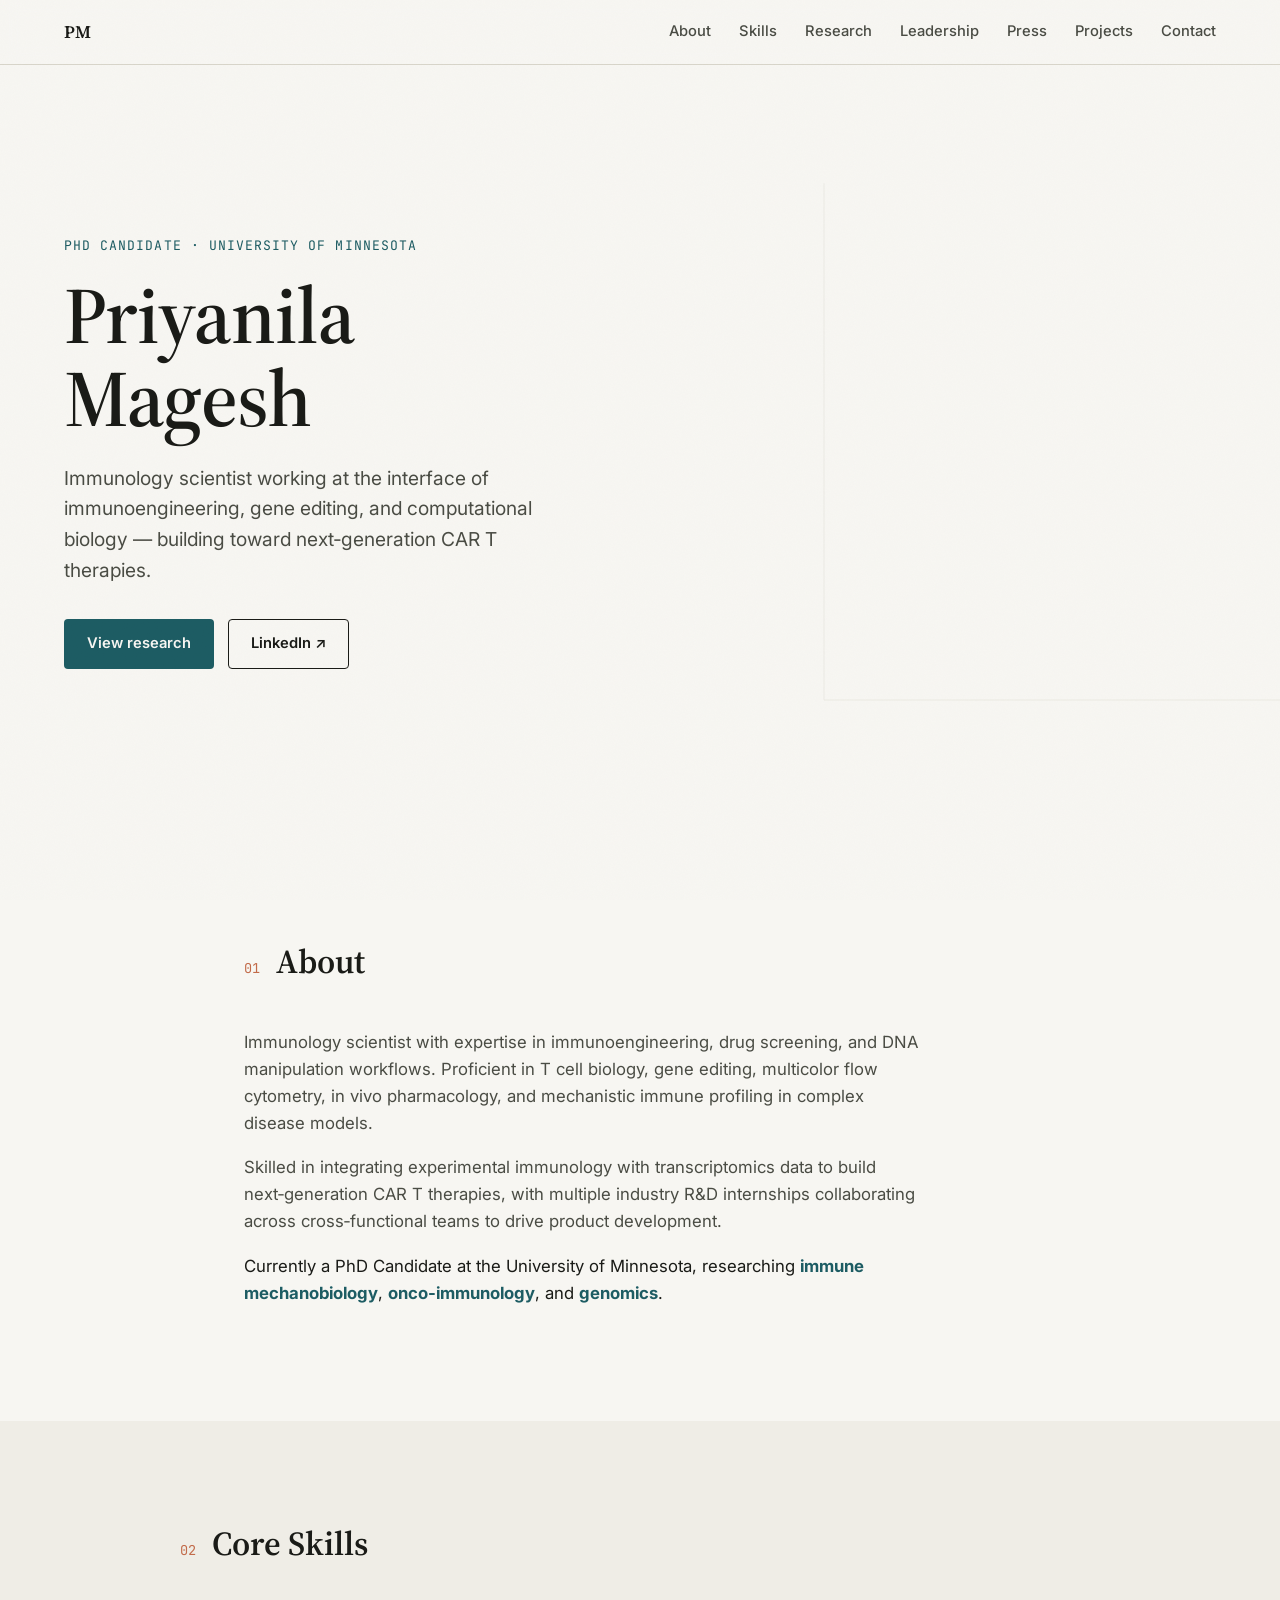
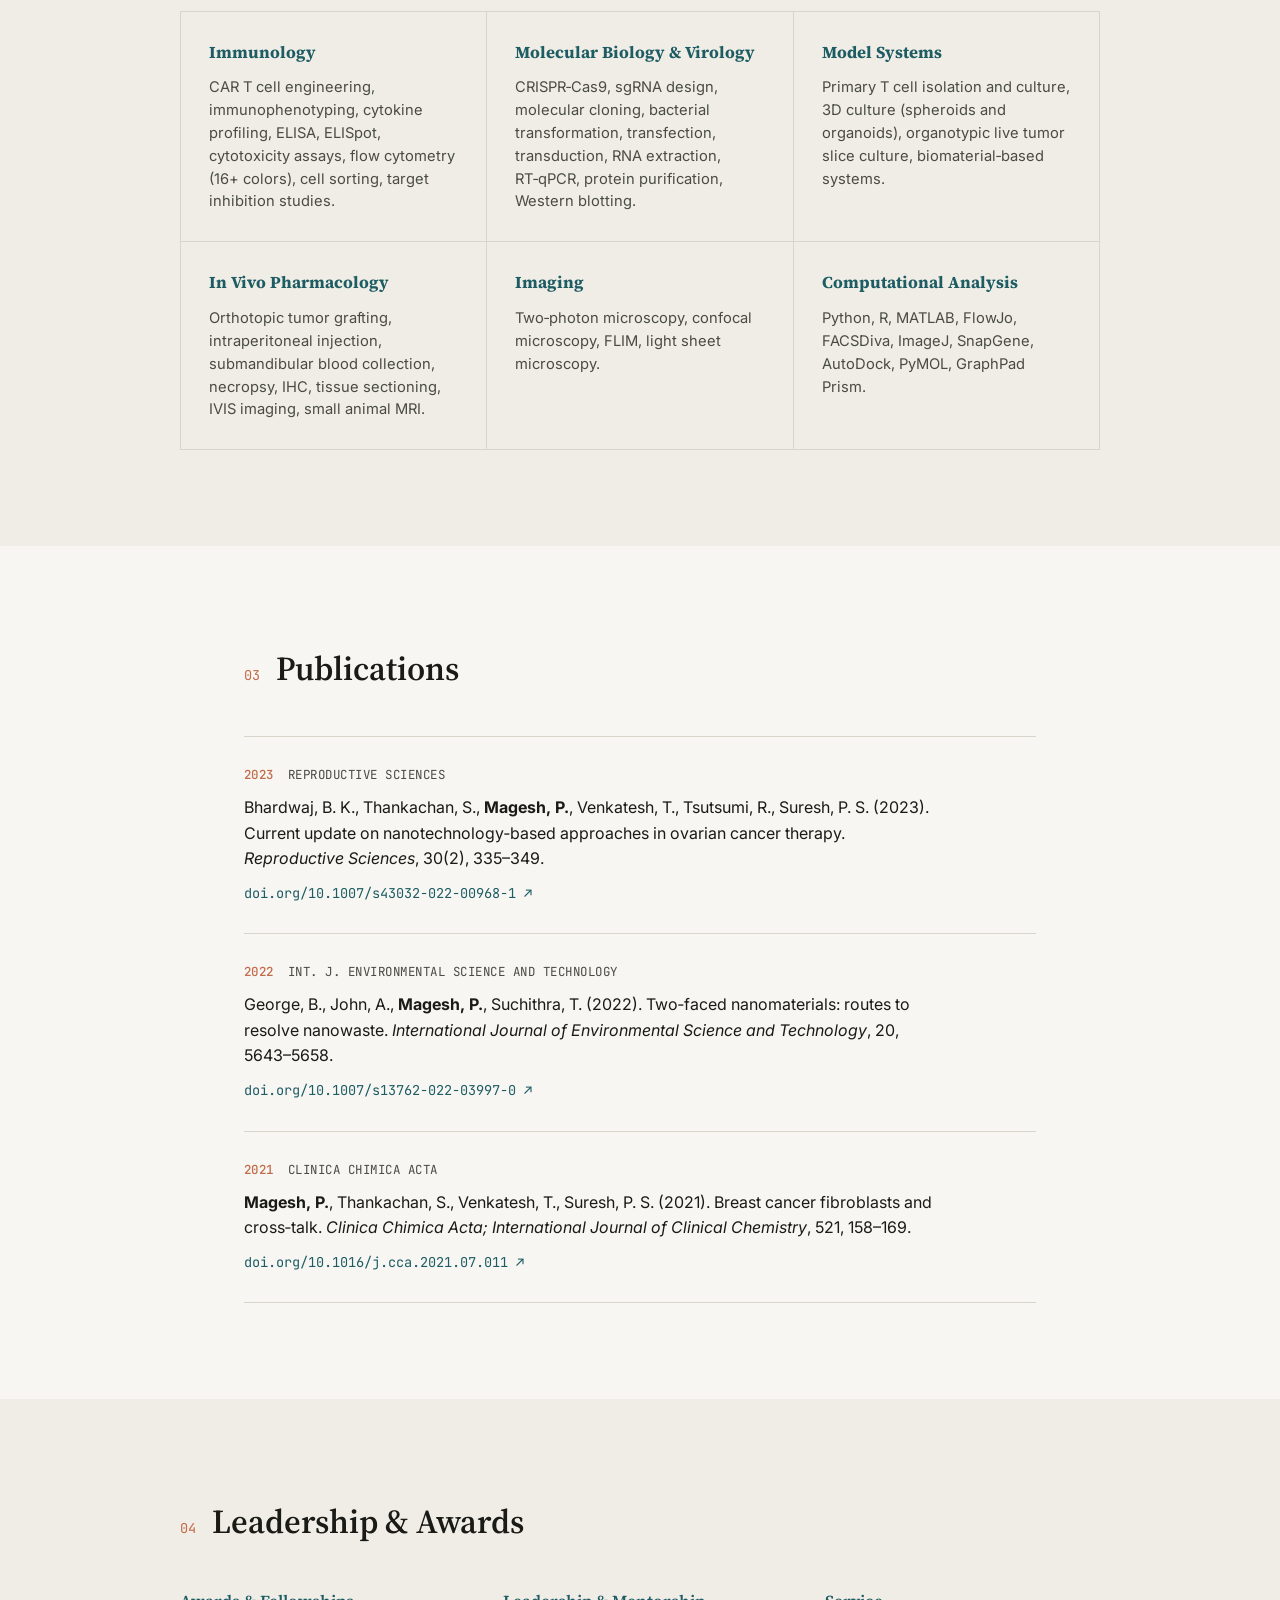
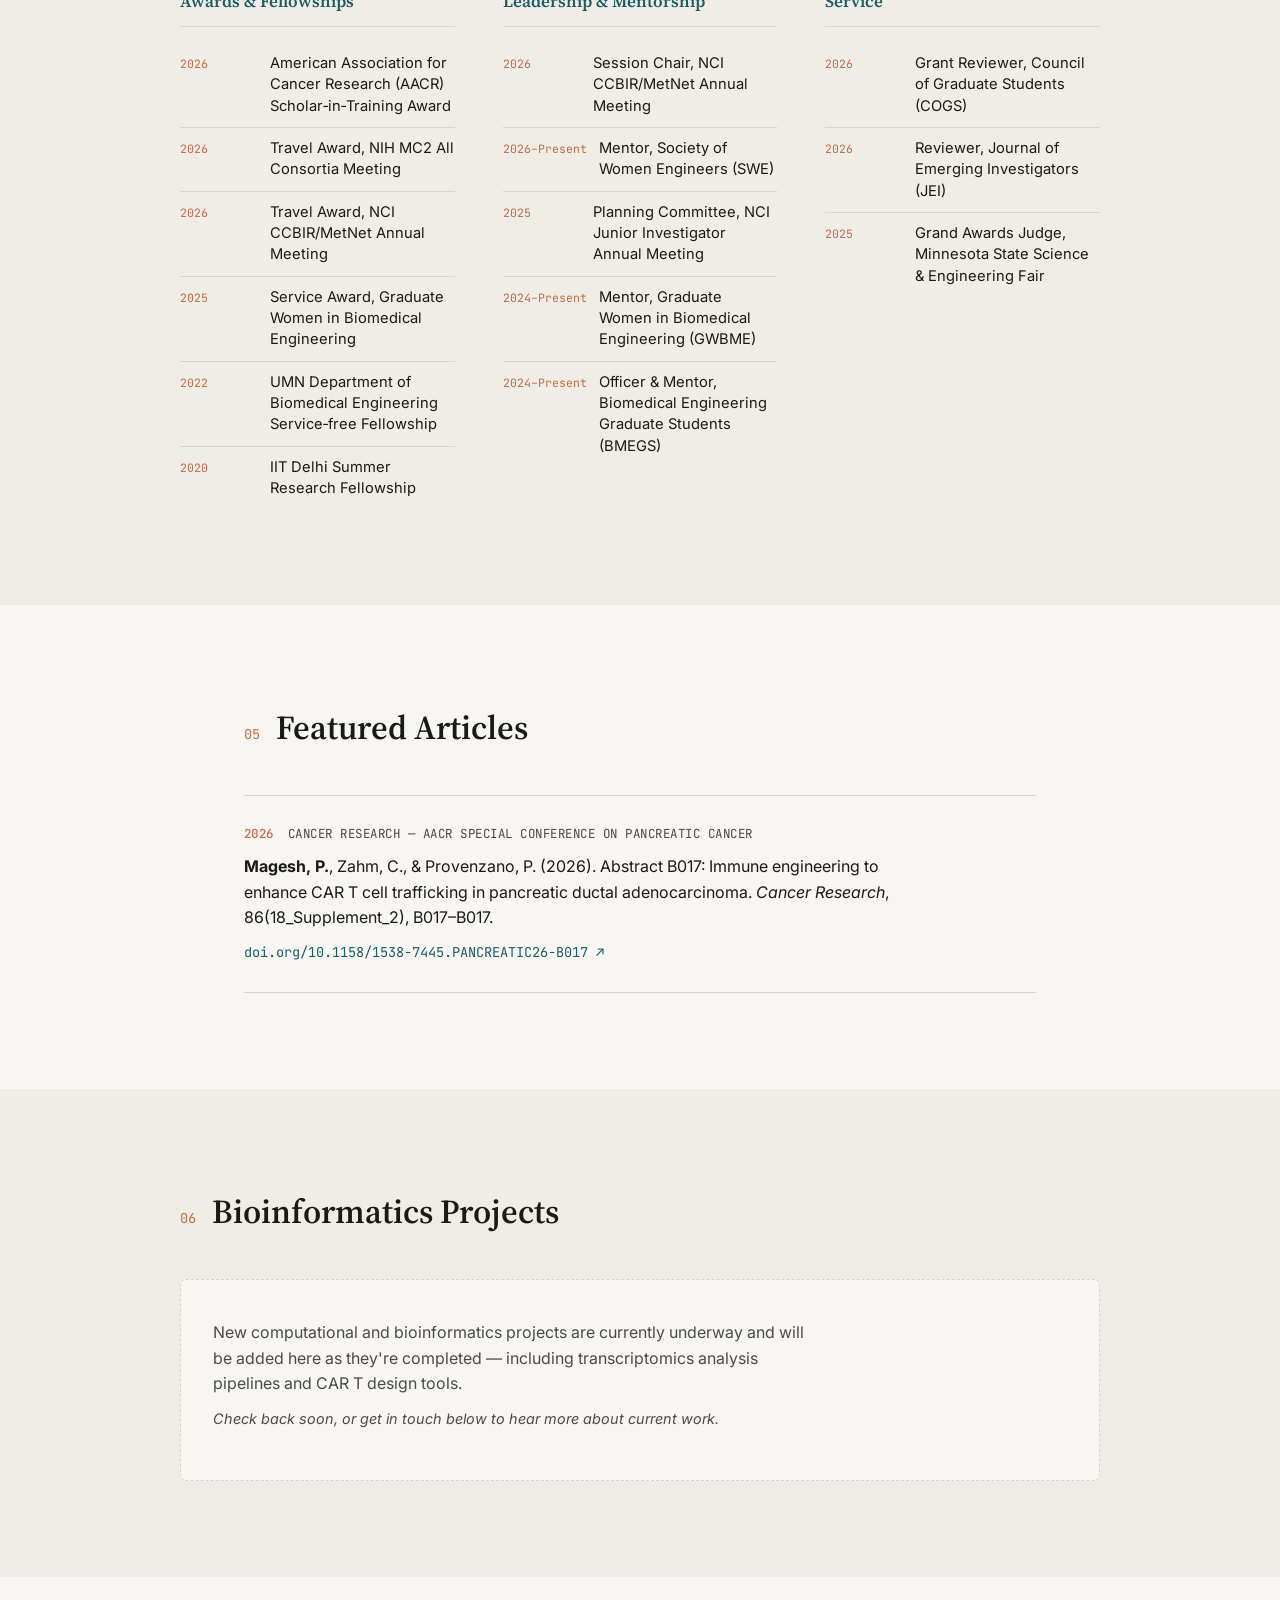
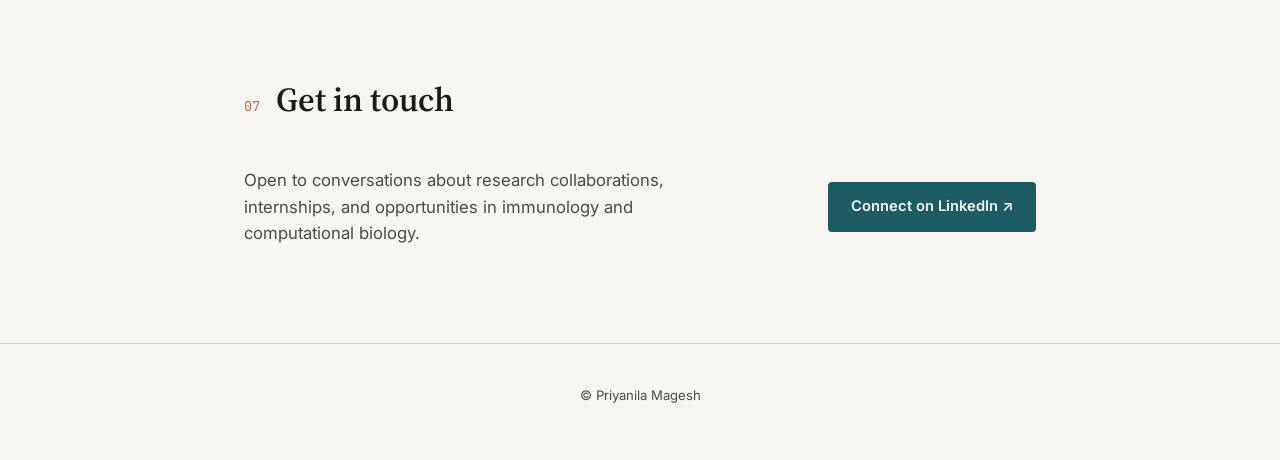
==== index.html @ 5ce0d49f "Add files via upload" ====
<!DOCTYPE html>
<html lang="en">
<head>
<meta charset="UTF-8">
<meta name="viewport" content="width=device-width, initial-scale=1.0">
<title>Priyanila Magesh — Immunology &amp; Bioinformatics</title>
<meta name="description" content="Priyanila Magesh, PhD Candidate at the University of Minnesota. Research in immune mechanobiology, onco-immunology, and genomics.">
<link rel="preconnect" href="https://fonts.googleapis.com">
<link rel="preconnect" href="https://fonts.gstatic.com" crossorigin>
<link href="https://fonts.googleapis.com/css2?family=Source+Serif+4:opsz,wght@8..60,400;8..60,500;8..60,600;8..60,700&family=Inter:wght@400;500;600&family=JetBrains+Mono:wght@400;500&display=swap" rel="stylesheet">
<link rel="stylesheet" href="style.css">
</head>
<body>

<div class="grain"></div>

<header class="topbar">
  <a class="topbar__name" href="#top">PM</a>
  <nav class="topbar__nav">
    <a href="#about">About</a>
    <a href="#skills">Skills</a>
    <a href="#research">Research</a>
    <a href="#leadership">Leadership</a>
    <a href="#featured">Press</a>
    <a href="#projects">Projects</a>
    <a href="#contact">Contact</a>
  </nav>
</header>

<main id="top">

  <!-- HERO -->
  <section class="hero">
    <svg class="hero__plot" viewBox="0 0 600 600" aria-hidden="true">
      <g class="hero__axes" stroke="currentColor" stroke-width="1" opacity="0.35">
        <line x1="60" y1="540" x2="560" y2="540"></line>
        <line x1="60" y1="540" x2="60" y2="40"></line>
      </g>
      <g class="hero__dots"></g>
    </svg>

    <div class="hero__content">
      <p class="hero__eyebrow">PhD Candidate · University of Minnesota</p>
      <h1 class="hero__name">Priyanila<br>Magesh</h1>
      <p class="hero__tagline">Immunology scientist working at the interface of immunoengineering, gene editing, and computational biology — building toward next‑generation CAR&nbsp;T therapies.</p>
      <div class="hero__links">
        <a href="#research" class="btn btn--primary">View research</a>
        <a href="https://www.linkedin.com/in/priyanila-magesh" class="btn btn--ghost" target="_blank" rel="noopener">LinkedIn ↗</a>
      </div>
    </div>
  </section>

  <!-- ABOUT -->
  <section id="about" class="section">
    <div class="section__head">
      <span class="section__eyebrow">01</span>
      <h2 class="section__title">About</h2>
    </div>
    <div class="section__body about__body">
      <p>Immunology scientist with expertise in immunoengineering, drug screening, and DNA manipulation workflows. Proficient in T&nbsp;cell biology, gene editing, multicolor flow cytometry, in&nbsp;vivo pharmacology, and mechanistic immune profiling in complex disease models.</p>
      <p>Skilled in integrating experimental immunology with transcriptomics data to build next‑generation CAR&nbsp;T therapies, with multiple industry R&amp;D internships collaborating across cross‑functional teams to drive product development.</p>
      <p class="about__affiliation">Currently a PhD Candidate at the University of Minnesota, researching <strong>immune mechanobiology</strong>, <strong>onco‑immunology</strong>, and <strong>genomics</strong>.</p>
    </div>
  </section>

  <!-- SKILLS -->
  <section id="skills" class="section section--tint">
    <div class="section__head">
      <span class="section__eyebrow">02</span>
      <h2 class="section__title">Core Skills</h2>
    </div>
    <div class="skills-grid">

      <div class="skill-card">
        <h3>Immunology</h3>
        <p>CAR T cell engineering, immunophenotyping, cytokine profiling, ELISA, ELISpot, cytotoxicity assays, flow cytometry (16+ colors), cell sorting, target inhibition studies.</p>
      </div>

      <div class="skill-card">
        <h3>Molecular Biology &amp; Virology</h3>
        <p>CRISPR‑Cas9, sgRNA design, molecular cloning, bacterial transformation, transfection, transduction, RNA extraction, RT‑qPCR, protein purification, Western blotting.</p>
      </div>

      <div class="skill-card">
        <h3>Model Systems</h3>
        <p>Primary T cell isolation and culture, 3D culture (spheroids and organoids), organotypic live tumor slice culture, biomaterial‑based systems.</p>
      </div>

      <div class="skill-card">
        <h3>In Vivo Pharmacology</h3>
        <p>Orthotopic tumor grafting, intraperitoneal injection, submandibular blood collection, necropsy, IHC, tissue sectioning, IVIS imaging, small animal MRI.</p>
      </div>

      <div class="skill-card">
        <h3>Imaging</h3>
        <p>Two‑photon microscopy, confocal microscopy, FLIM, light sheet microscopy.</p>
      </div>

      <div class="skill-card">
        <h3>Computational Analysis</h3>
        <p>Python, R, MATLAB, FlowJo, FACSDiva, ImageJ, SnapGene, AutoDock, PyMOL, GraphPad Prism.</p>
      </div>

    </div>
  </section>

  <!-- RESEARCH / PUBLICATIONS -->
  <section id="research" class="section">
    <div class="section__head">
      <span class="section__eyebrow">03</span>
      <h2 class="section__title">Publications</h2>
    </div>

    <ul class="pub-list">

      <li class="pub">
        <div class="pub__meta">
          <span class="pub__year">2023</span>
          <span class="pub__journal">Reproductive Sciences</span>
        </div>
        <p class="pub__citation">
          Bhardwaj, B. K., Thankachan, S., <strong>Magesh, P.</strong>, Venkatesh, T., Tsutsumi, R., Suresh, P. S. (2023). Current update on nanotechnology‑based approaches in ovarian cancer therapy. <em>Reproductive Sciences</em>, 30(2), 335–349.
        </p>
        <a class="pub__link" href="https://doi.org/10.1007/s43032-022-00968-1" target="_blank" rel="noopener">doi.org/10.1007/s43032-022-00968-1 ↗</a>
      </li>

      <li class="pub">
        <div class="pub__meta">
          <span class="pub__year">2022</span>
          <span class="pub__journal">Int. J. Environmental Science and Technology</span>
        </div>
        <p class="pub__citation">
          George, B., John, A., <strong>Magesh, P.</strong>, Suchithra, T. (2022). Two‑faced nanomaterials: routes to resolve nanowaste. <em>International Journal of Environmental Science and Technology</em>, 20, 5643–5658.
        </p>
        <a class="pub__link" href="https://doi.org/10.1007/s13762-022-03997-0" target="_blank" rel="noopener">doi.org/10.1007/s13762-022-03997-0 ↗</a>
      </li>

      <li class="pub">
        <div class="pub__meta">
          <span class="pub__year">2021</span>
          <span class="pub__journal">Clinica Chimica Acta</span>
        </div>
        <p class="pub__citation">
          <strong>Magesh, P.</strong>, Thankachan, S., Venkatesh, T., Suresh, P. S. (2021). Breast cancer fibroblasts and cross‑talk. <em>Clinica Chimica Acta; International Journal of Clinical Chemistry</em>, 521, 158–169.
        </p>
        <a class="pub__link" href="https://doi.org/10.1016/j.cca.2021.07.011" target="_blank" rel="noopener">doi.org/10.1016/j.cca.2021.07.011 ↗</a>
      </li>

    </ul>
  </section>

  <!-- LEADERSHIP & AWARDS -->
  <section id="leadership" class="section section--tint">
    <div class="section__head">
      <span class="section__eyebrow">04</span>
      <h2 class="section__title">Leadership &amp; Awards</h2>
    </div>

    <div class="leadership-groups">

      <div class="leadership-group">
        <h3 class="leadership-group__title">Awards &amp; Fellowships</h3>
        <ul class="leadership-list">
          <li><span class="leadership-year">2026</span><span class="leadership-text">American Association for Cancer Research (AACR) Scholar‑in‑Training Award</span></li>
          <li><span class="leadership-year">2026</span><span class="leadership-text">Travel Award, NIH MC2 All Consortia Meeting</span></li>
          <li><span class="leadership-year">2026</span><span class="leadership-text">Travel Award, NCI CCBIR/MetNet Annual Meeting</span></li>
          <li><span class="leadership-year">2025</span><span class="leadership-text">Service Award, Graduate Women in Biomedical Engineering</span></li>
          <li><span class="leadership-year">2022</span><span class="leadership-text">UMN Department of Biomedical Engineering Service‑free Fellowship</span></li>
          <li><span class="leadership-year">2020</span><span class="leadership-text">IIT Delhi Summer Research Fellowship</span></li>
        </ul>
      </div>

      <div class="leadership-group">
        <h3 class="leadership-group__title">Leadership &amp; Mentorship</h3>
        <ul class="leadership-list">
          <li><span class="leadership-year">2026</span><span class="leadership-text">Session Chair, NCI CCBIR/MetNet Annual Meeting</span></li>
          <li><span class="leadership-year">2026–Present</span><span class="leadership-text">Mentor, Society of Women Engineers (SWE)</span></li>
          <li><span class="leadership-year">2025</span><span class="leadership-text">Planning Committee, NCI Junior Investigator Annual Meeting</span></li>
          <li><span class="leadership-year">2024–Present</span><span class="leadership-text">Mentor, Graduate Women in Biomedical Engineering (GWBME)</span></li>
          <li><span class="leadership-year">2024–Present</span><span class="leadership-text">Officer &amp; Mentor, Biomedical Engineering Graduate Students (BMEGS)</span></li>
        </ul>
      </div>

      <div class="leadership-group">
        <h3 class="leadership-group__title">Service</h3>
        <ul class="leadership-list">
          <li><span class="leadership-year">2026</span><span class="leadership-text">Grant Reviewer, Council of Graduate Students (COGS)</span></li>
          <li><span class="leadership-year">2026</span><span class="leadership-text">Reviewer, Journal of Emerging Investigators (JEI)</span></li>
          <li><span class="leadership-year">2025</span><span class="leadership-text">Grand Awards Judge, Minnesota State Science &amp; Engineering Fair</span></li>
        </ul>
      </div>

    </div>
  </section>

  <!-- FEATURED ARTICLES -->
  <section id="featured" class="section">
    <div class="section__head">
      <span class="section__eyebrow">05</span>
      <h2 class="section__title">Featured Articles</h2>
    </div>

    <ul class="pub-list">

      <li class="pub">
        <div class="pub__meta">
          <span class="pub__year">2026</span>
          <span class="pub__journal">Cancer Research — AACR Special Conference on Pancreatic Cancer</span>
        </div>
        <p class="pub__citation">
          <strong>Magesh, P.</strong>, Zahm, C., &amp; Provenzano, P. (2026). Abstract B017: Immune engineering to enhance CAR&nbsp;T cell trafficking in pancreatic ductal adenocarcinoma. <em>Cancer Research</em>, 86(18_Supplement_2), B017–B017.
        </p>
        <a class="pub__link" href="https://doi.org/10.1158/1538-7445.PANCREATIC26-B017" target="_blank" rel="noopener">doi.org/10.1158/1538-7445.PANCREATIC26-B017 ↗</a>
      </li>

    </ul>
  </section>

  <!-- PROJECTS (placeholder-ready) -->
  <section id="projects" class="section section--tint">
    <div class="section__head">
      <span class="section__eyebrow">06</span>
      <h2 class="section__title">Bioinformatics Projects</h2>
    </div>

    <div class="projects-empty">
      <p>New computational and bioinformatics projects are currently underway and will be added here as they're completed — including transcriptomics analysis pipelines and CAR&nbsp;T design tools.</p>
      <p class="projects-empty__note">Check back soon, or get in touch below to hear more about current work.</p>
    </div>
  </section>

  <!-- CONTACT -->
  <section id="contact" class="section contact">
    <div class="section__head">
      <span class="section__eyebrow">07</span>
      <h2 class="section__title">Get in touch</h2>
    </div>
    <div class="contact__body">
      <p>Open to conversations about research collaborations, internships, and opportunities in immunology and computational biology.</p>
      <a href="https://www.linkedin.com/in/priyanila-magesh" class="btn btn--primary" target="_blank" rel="noopener">Connect on LinkedIn ↗</a>
    </div>
  </section>

</main>

<footer class="footer">
  <p>© <span id="year"></span> Priyanila Magesh</p>
</footer>

<script src="script.js"></script>
</body>
</html>
---- style.css ----
/* ===== Tokens ===== */
:root {
  --paper: #F7F6F2;
  --paper-tint: #EFEDE6;
  --ink: #1A1B17;
  --ink-soft: #4A4C44;
  --line: #D8D5CA;
  --teal: #1D5C63;
  --teal-soft: #1D5C6314;
  --coral: #C26B4A;

  --serif: "Source Serif 4", Georgia, serif;
  --sans: "Inter", -apple-system, BlinkMacSystemFont, sans-serif;
  --mono: "JetBrains Mono", "SFMono-Regular", monospace;

  --max-w: 920px;
  --pad: clamp(24px, 6vw, 64px);
}

* { box-sizing: border-box; }

html { scroll-behavior: smooth; }

@media (prefers-reduced-motion: reduce) {
  html { scroll-behavior: auto; }
  * { animation-duration: 0.001ms !important; animation-iteration-count: 1 !important; transition-duration: 0.001ms !important; }
}

body {
  margin: 0;
  background: var(--paper);
  color: var(--ink);
  font-family: var(--sans);
  font-size: 16px;
  line-height: 1.6;
  -webkit-font-smoothing: antialiased;
}

a {
  color: var(--teal);
  text-decoration: none;
}
a:hover { text-decoration: underline; }
a:focus-visible,
button:focus-visible {
  outline: 2px solid var(--teal);
  outline-offset: 3px;
}

/* subtle paper grain */
.grain {
  position: fixed;
  inset: 0;
  pointer-events: none;
  z-index: 1000;
  opacity: 0.025;
  background-image: url("data:image/svg+xml,%3Csvg xmlns='http://www.w3.org/2000/svg' width='160' height='160'%3E%3Cfilter id='n'%3E%3CfeTurbulence type='fractalNoise' baseFrequency='0.9' numOctaves='2' stitchTiles='stitch'/%3E%3C/filter%3E%3Crect width='100%25' height='100%25' filter='url(%23n)'/%3E%3C/svg%3E");
  mix-blend-mode: multiply;
}

/* ===== Topbar ===== */
.topbar {
  position: sticky;
  top: 0;
  z-index: 100;
  display: flex;
  align-items: center;
  justify-content: space-between;
  padding: 18px var(--pad);
  background: rgba(247, 246, 242, 0.85);
  backdrop-filter: blur(8px);
  border-bottom: 1px solid var(--line);
}

.topbar__name {
  font-family: var(--serif);
  font-weight: 600;
  font-size: 1.1rem;
  color: var(--ink);
  letter-spacing: 0.02em;
}
.topbar__name:hover { text-decoration: none; color: var(--teal); }

.topbar__nav {
  display: flex;
  gap: clamp(14px, 3vw, 28px);
}
.topbar__nav a {
  color: var(--ink-soft);
  font-size: 0.92rem;
  font-weight: 500;
}
.topbar__nav a:hover { color: var(--teal); text-decoration: none; }

@media (max-width: 560px) {
  .topbar__nav { gap: 12px; }
  .topbar__nav a { font-size: 0.8rem; }
}

/* ===== Hero ===== */
.hero {
  position: relative;
  min-height: 86vh;
  display: flex;
  align-items: center;
  padding: 0 var(--pad);
  overflow: hidden;
}

.hero__plot {
  position: absolute;
  right: -8%;
  top: 50%;
  transform: translateY(-50%);
  width: min(64vw, 620px);
  height: min(64vw, 620px);
  color: var(--line);
  z-index: 0;
}

.hero__dots circle {
  fill: var(--teal);
}

.hero__content {
  position: relative;
  z-index: 1;
  max-width: 640px;
}

.hero__eyebrow {
  font-family: var(--mono);
  font-size: 0.82rem;
  color: var(--teal);
  text-transform: uppercase;
  letter-spacing: 0.08em;
  margin: 0 0 18px;
}

.hero__name {
  font-family: var(--serif);
  font-weight: 600;
  font-size: clamp(2.8rem, 7vw, 5rem);
  line-height: 1.04;
  margin: 0 0 22px;
  letter-spacing: -0.01em;
}

.hero__tagline {
  font-size: clamp(1rem, 1.6vw, 1.2rem);
  color: var(--ink-soft);
  max-width: 520px;
  margin: 0 0 34px;
}

.hero__links {
  display: flex;
  flex-wrap: wrap;
  gap: 14px;
}

.btn {
  display: inline-flex;
  align-items: center;
  gap: 6px;
  padding: 12px 22px;
  border-radius: 4px;
  font-size: 0.92rem;
  font-weight: 600;
  border: 1px solid transparent;
}
.btn--primary {
  background: var(--teal);
  color: var(--paper);
}
.btn--primary:hover {
  background: #164a50;
  text-decoration: none;
}
.btn--ghost {
  border-color: var(--ink);
  color: var(--ink);
}
.btn--ghost:hover {
  background: var(--ink);
  color: var(--paper);
  text-decoration: none;
}

/* ===== Sections ===== */
.section {
  max-width: var(--max-w);
  margin: 0 auto;
  padding: 96px var(--pad);
}
.section--tint {
  max-width: none;
  background: var(--paper-tint);
}
.section--tint > * {
  max-width: var(--max-w);
  margin-left: auto;
  margin-right: auto;
}

.section__head {
  display: flex;
  align-items: baseline;
  gap: 16px;
  margin-bottom: 40px;
}
.section__eyebrow {
  font-family: var(--mono);
  font-size: 0.85rem;
  color: var(--coral);
}
.section__title {
  font-family: var(--serif);
  font-weight: 600;
  font-size: clamp(1.6rem, 3vw, 2.1rem);
  margin: 0;
}

.section__body p { margin: 0 0 18px; max-width: 680px; }
.about__body p { color: var(--ink-soft); font-size: 1.05rem; }
.about__affiliation { color: var(--ink) !important; }
.about__affiliation strong { color: var(--teal); }

/* ===== Skills grid ===== */
.skills-grid {
  display: grid;
  grid-template-columns: repeat(auto-fit, minmax(260px, 1fr));
  gap: 1px;
  background: var(--line);
  border: 1px solid var(--line);
}
.skill-card {
  background: var(--paper-tint);
  padding: 28px;
}
.skill-card h3 {
  font-family: var(--serif);
  font-size: 1.05rem;
  margin: 0 0 10px;
  color: var(--teal);
}
.skill-card p {
  margin: 0;
  font-size: 0.92rem;
  color: var(--ink-soft);
  line-height: 1.55;
}

/* ===== Publications ===== */
.pub-list {
  list-style: none;
  margin: 0;
  padding: 0;
  border-top: 1px solid var(--line);
}
.pub {
  padding: 28px 0;
  border-bottom: 1px solid var(--line);
}
.pub__meta {
  display: flex;
  gap: 14px;
  align-items: center;
  margin-bottom: 10px;
  font-family: var(--mono);
  font-size: 0.78rem;
  color: var(--ink-soft);
  text-transform: uppercase;
  letter-spacing: 0.04em;
}
.pub__year {
  color: var(--coral);
  font-weight: 500;
}
.pub__citation {
  margin: 0 0 8px;
  max-width: 700px;
  font-size: 1rem;
}
.pub__citation strong { color: var(--ink); }
.pub__link {
  font-family: var(--mono);
  font-size: 0.85rem;
}

/* ===== Leadership & Awards ===== */
.leadership-groups {
  display: grid;
  grid-template-columns: repeat(auto-fit, minmax(260px, 1fr));
  gap: clamp(28px, 4vw, 48px);
}

.leadership-group__title {
  font-family: var(--serif);
  font-size: 1.05rem;
  font-weight: 600;
  color: var(--teal);
  margin: 0 0 16px;
  padding-bottom: 10px;
  border-bottom: 1px solid var(--line);
}

.leadership-list {
  list-style: none;
  margin: 0;
  padding: 0;
}

.leadership-list li {
  display: flex;
  gap: 12px;
  align-items: baseline;
  padding: 10px 0;
  border-bottom: 1px solid var(--line);
}
.leadership-list li:last-child {
  border-bottom: none;
}

.leadership-year {
  flex: 0 0 auto;
  font-family: var(--mono);
  font-size: 0.72rem;
  color: var(--coral);
  white-space: nowrap;
  min-width: 78px;
}

.leadership-text {
  font-size: 0.92rem;
  color: var(--ink);
  line-height: 1.45;
}

/* ===== Projects empty state ===== */
.projects-empty {
  border: 1px dashed var(--line);
  border-radius: 6px;
  padding: 40px 32px;
  background: var(--paper);
}
.projects-empty p { margin: 0 0 10px; max-width: 600px; color: var(--ink-soft); }
.projects-empty__note {
  font-size: 0.9rem;
  font-style: italic;
}

/* ===== Contact ===== */
.contact__body {
  display: flex;
  flex-wrap: wrap;
  align-items: center;
  justify-content: space-between;
  gap: 24px;
}
.contact__body p {
  margin: 0;
  max-width: 420px;
  color: var(--ink-soft);
  font-size: 1.05rem;
}

/* ===== Footer ===== */
.footer {
  padding: 28px var(--pad) 40px;
  text-align: center;
  font-size: 0.82rem;
  color: var(--ink-soft);
  border-top: 1px solid var(--line);
}

@media (max-width: 700px) {
  .section { padding: 64px var(--pad); }
  .hero { min-height: auto; padding-top: 100px; padding-bottom: 80px; }
  .hero__masthead-label { font-size: 0.62rem; }
  .contact__body { flex-direction: column; align-items: flex-start; }
}
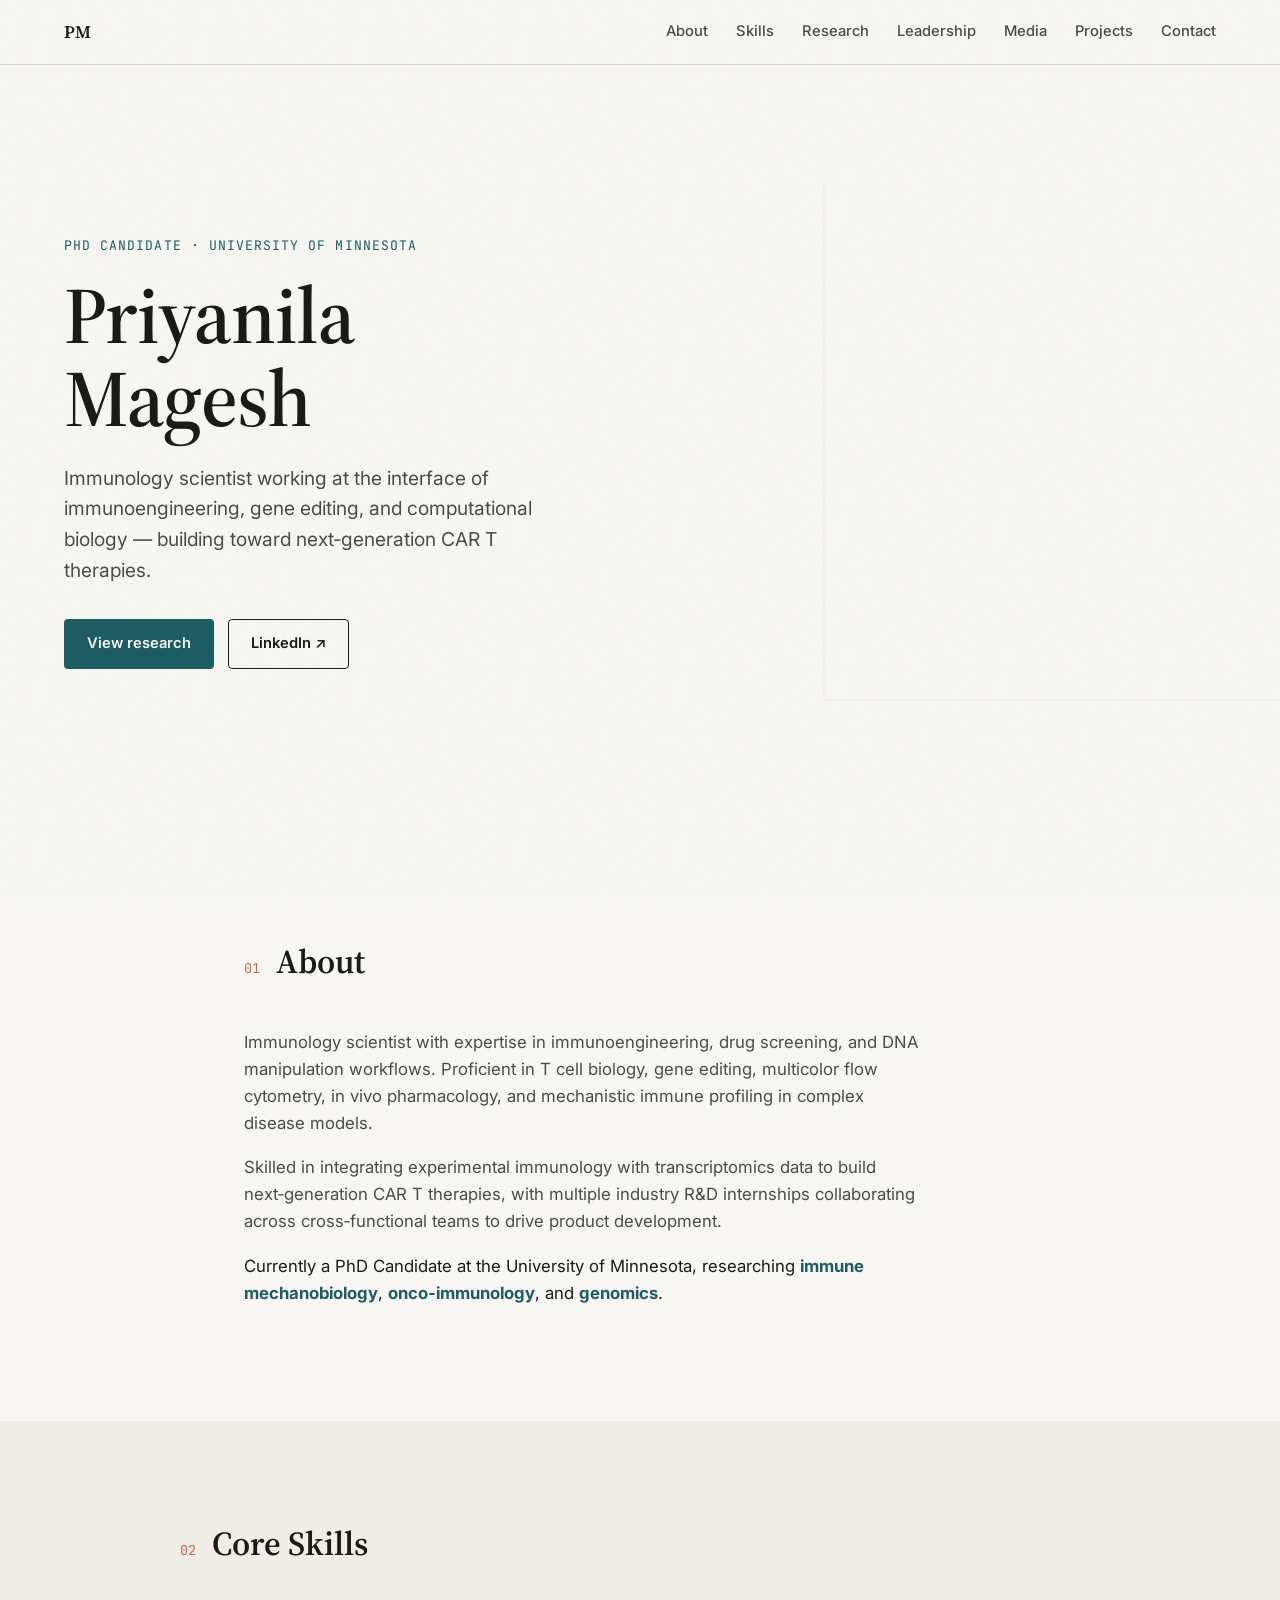
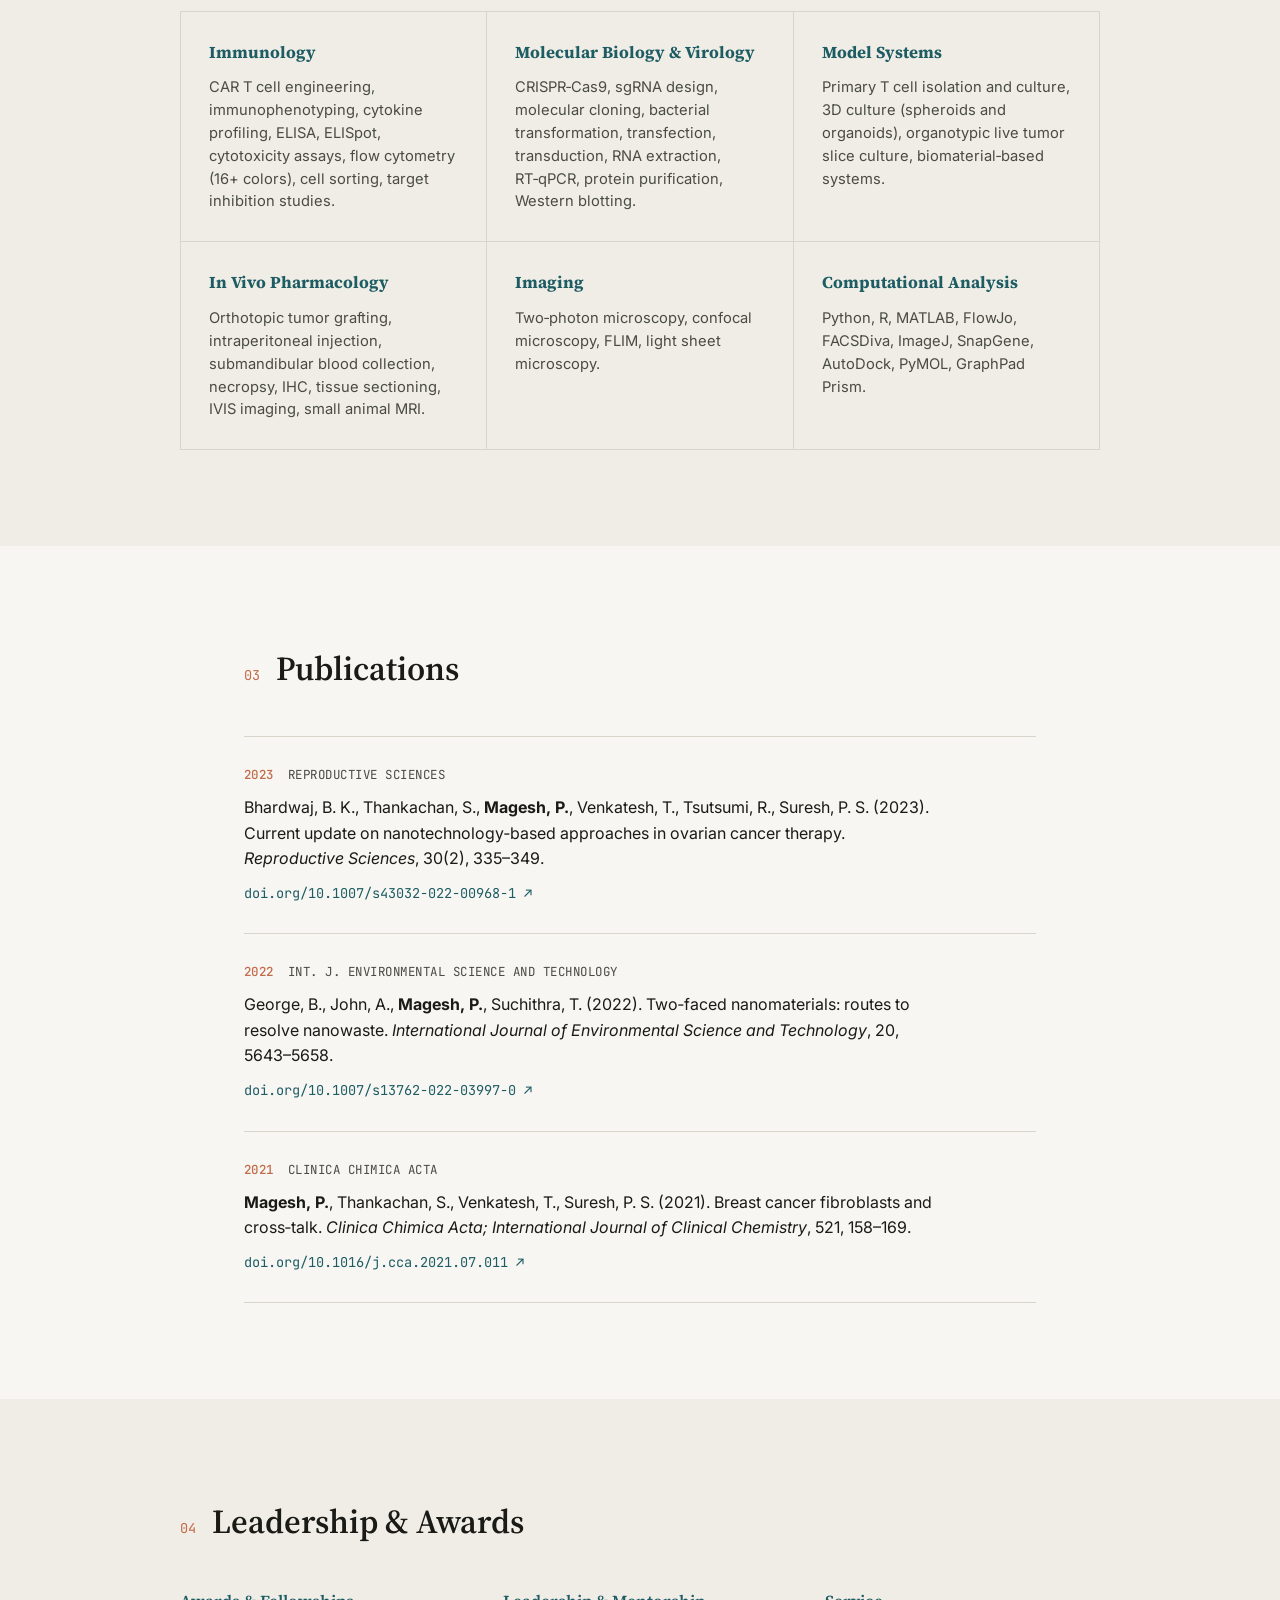
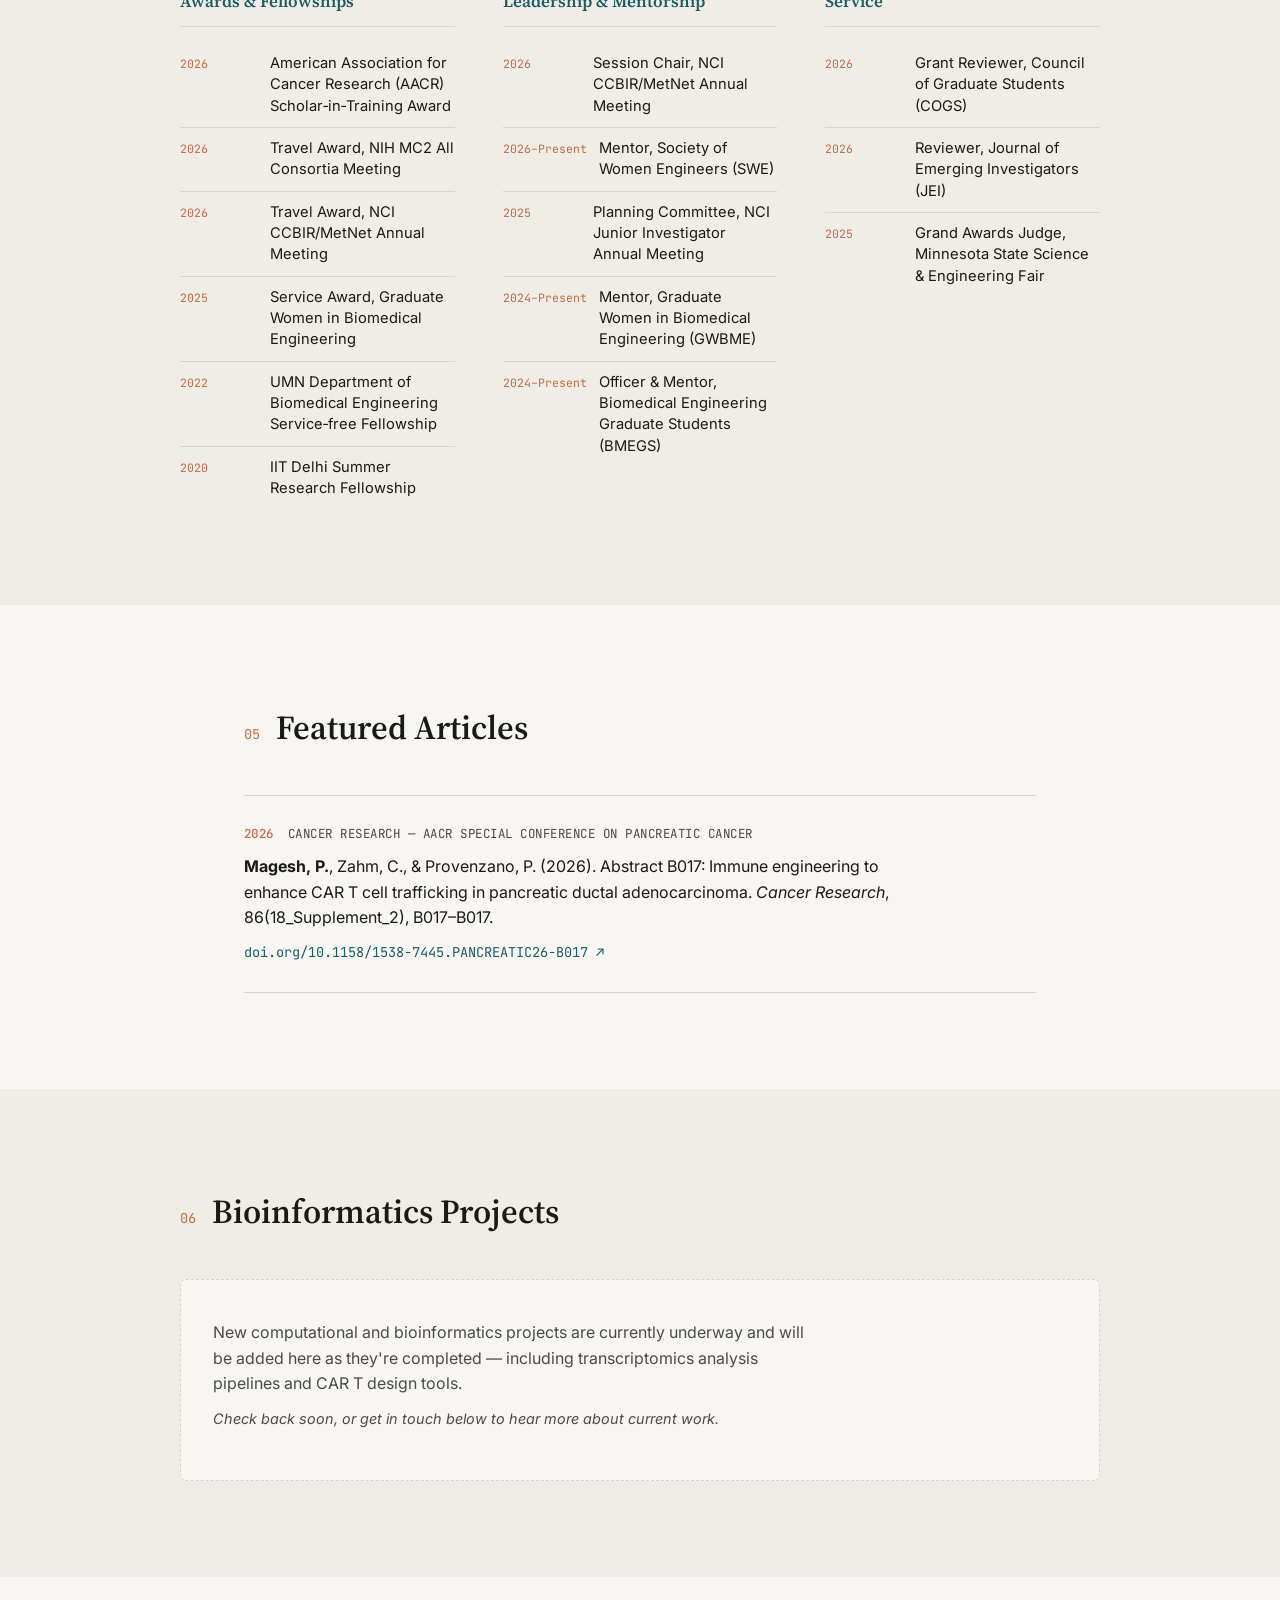
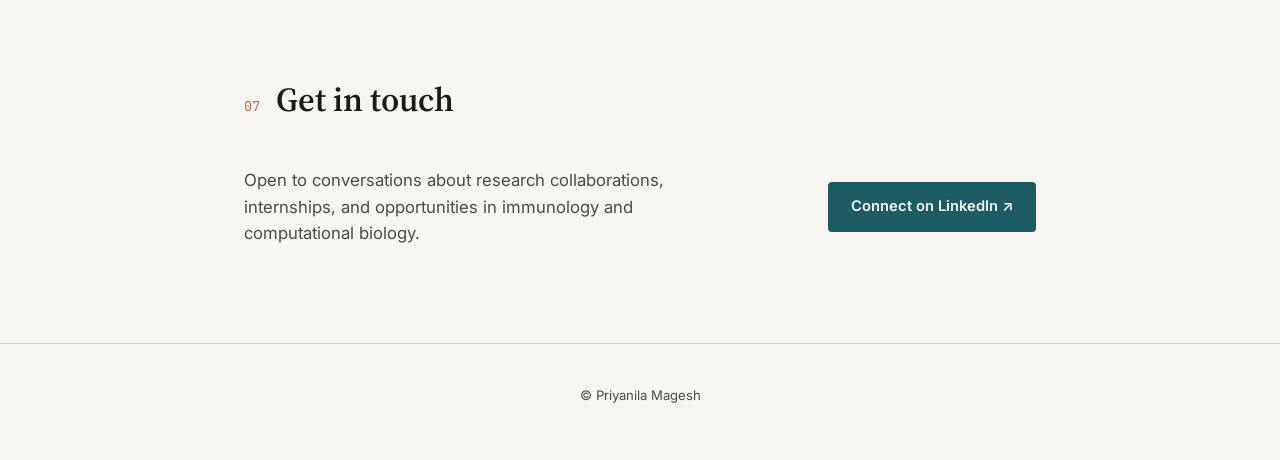
==== commit ea09dad9: "Change 'Press' link to 'Media' in navigation" ====
--- a/index.html
+++ b/index.html
@@ -21,7 +21,7 @@
     <a href="#skills">Skills</a>
     <a href="#research">Research</a>
     <a href="#leadership">Leadership</a>
-    <a href="#featured">Press</a>
+    <a href="#featured">Media</a>
     <a href="#projects">Projects</a>
     <a href="#contact">Contact</a>
   </nav>
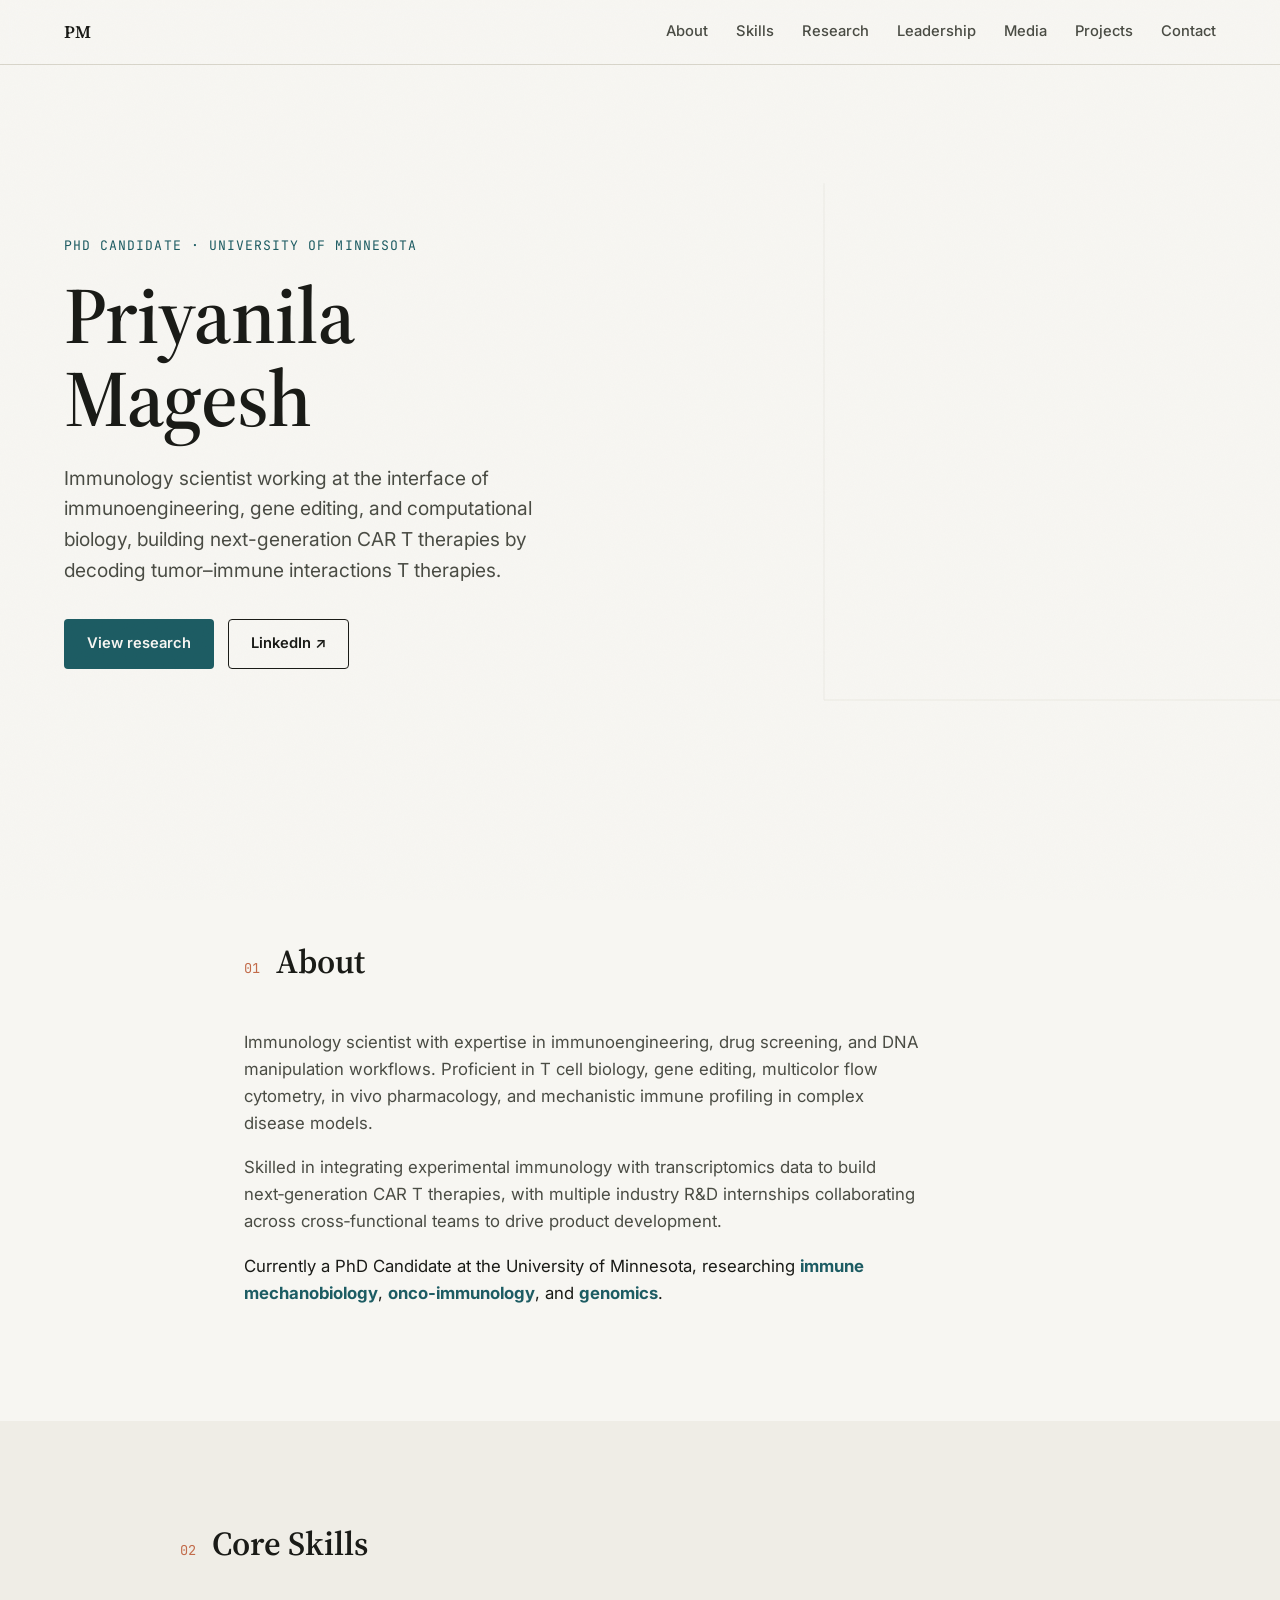
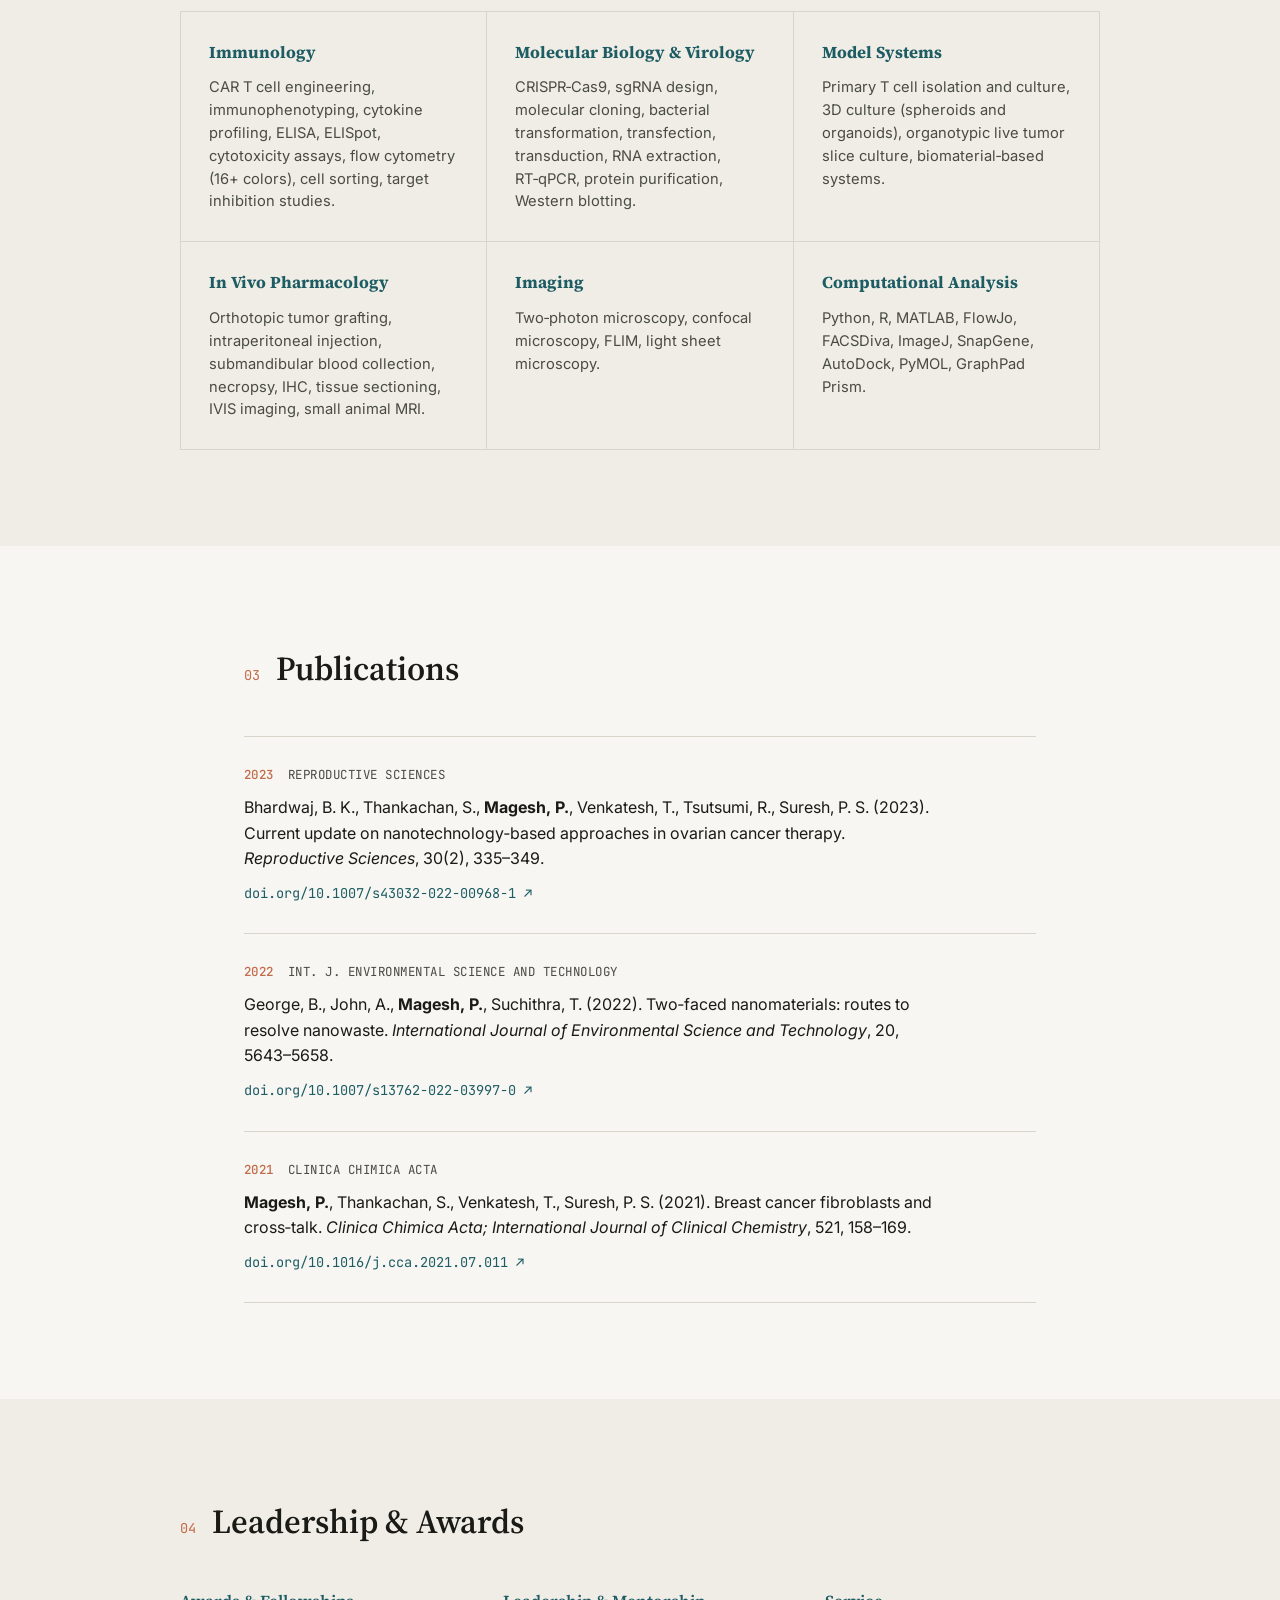
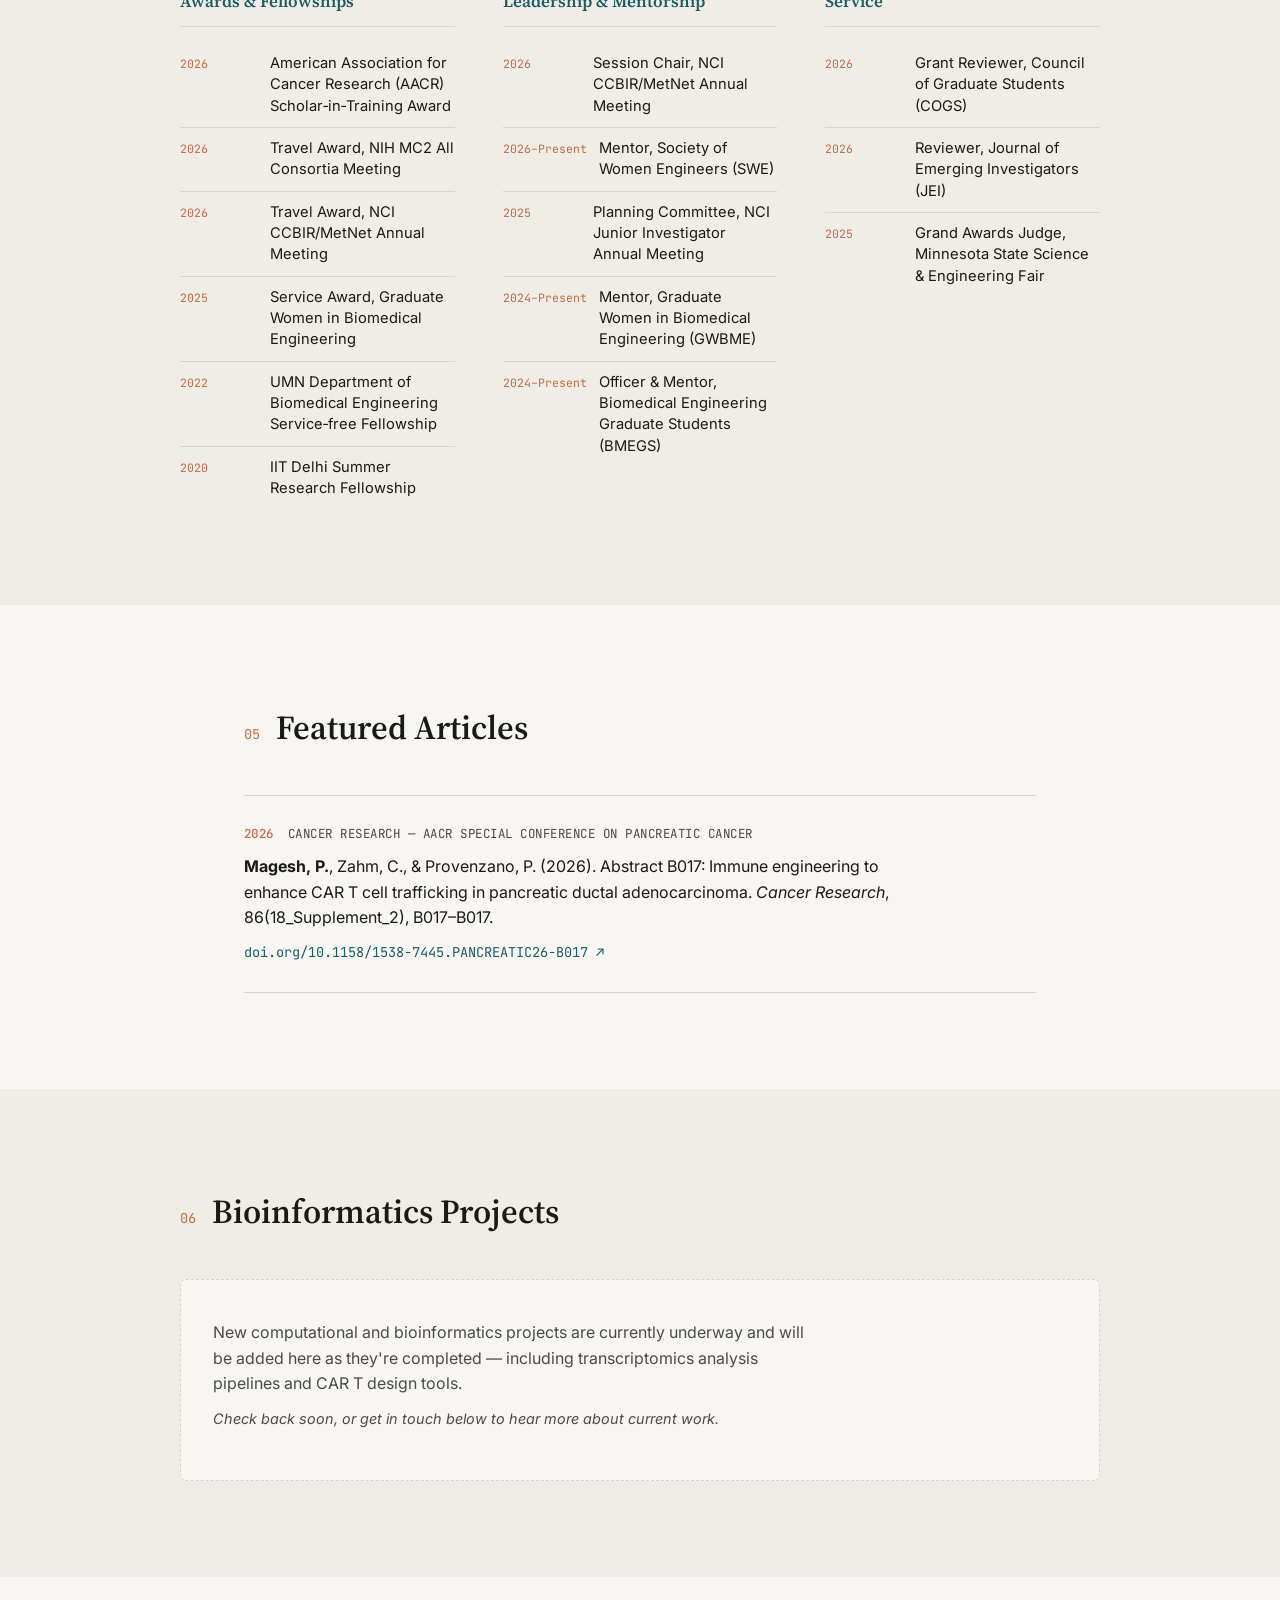
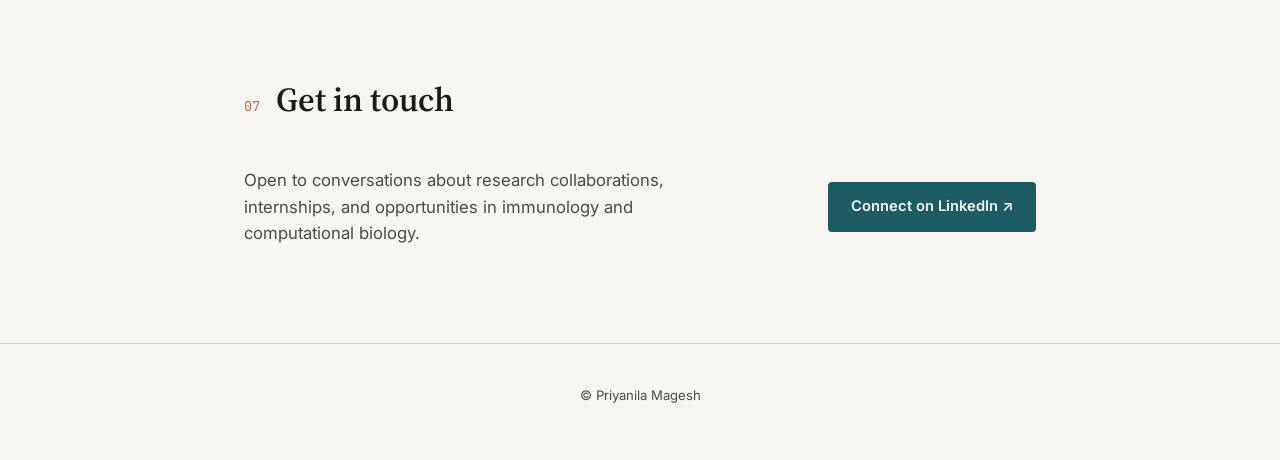
==== commit e6b22285: "Revise hero tagline for clarity and detail Updated tagline to clarify focus on CAR T therapies and t" ====
--- a/index.html
+++ b/index.html
@@ -42,7 +42,7 @@
     <div class="hero__content">
       <p class="hero__eyebrow">PhD Candidate · University of Minnesota</p>
       <h1 class="hero__name">Priyanila<br>Magesh</h1>
-      <p class="hero__tagline">Immunology scientist working at the interface of immunoengineering, gene editing, and computational biology — building toward next‑generation CAR&nbsp;T therapies.</p>
+      <p class="hero__tagline">Immunology scientist working at the interface of immunoengineering, gene editing, and computational biology, building next-generation CAR T therapies by decoding tumor–immune interactions&nbsp;T therapies.</p>
       <div class="hero__links">
         <a href="#research" class="btn btn--primary">View research</a>
         <a href="https://www.linkedin.com/in/priyanila-magesh" class="btn btn--ghost" target="_blank" rel="noopener">LinkedIn ↗</a>
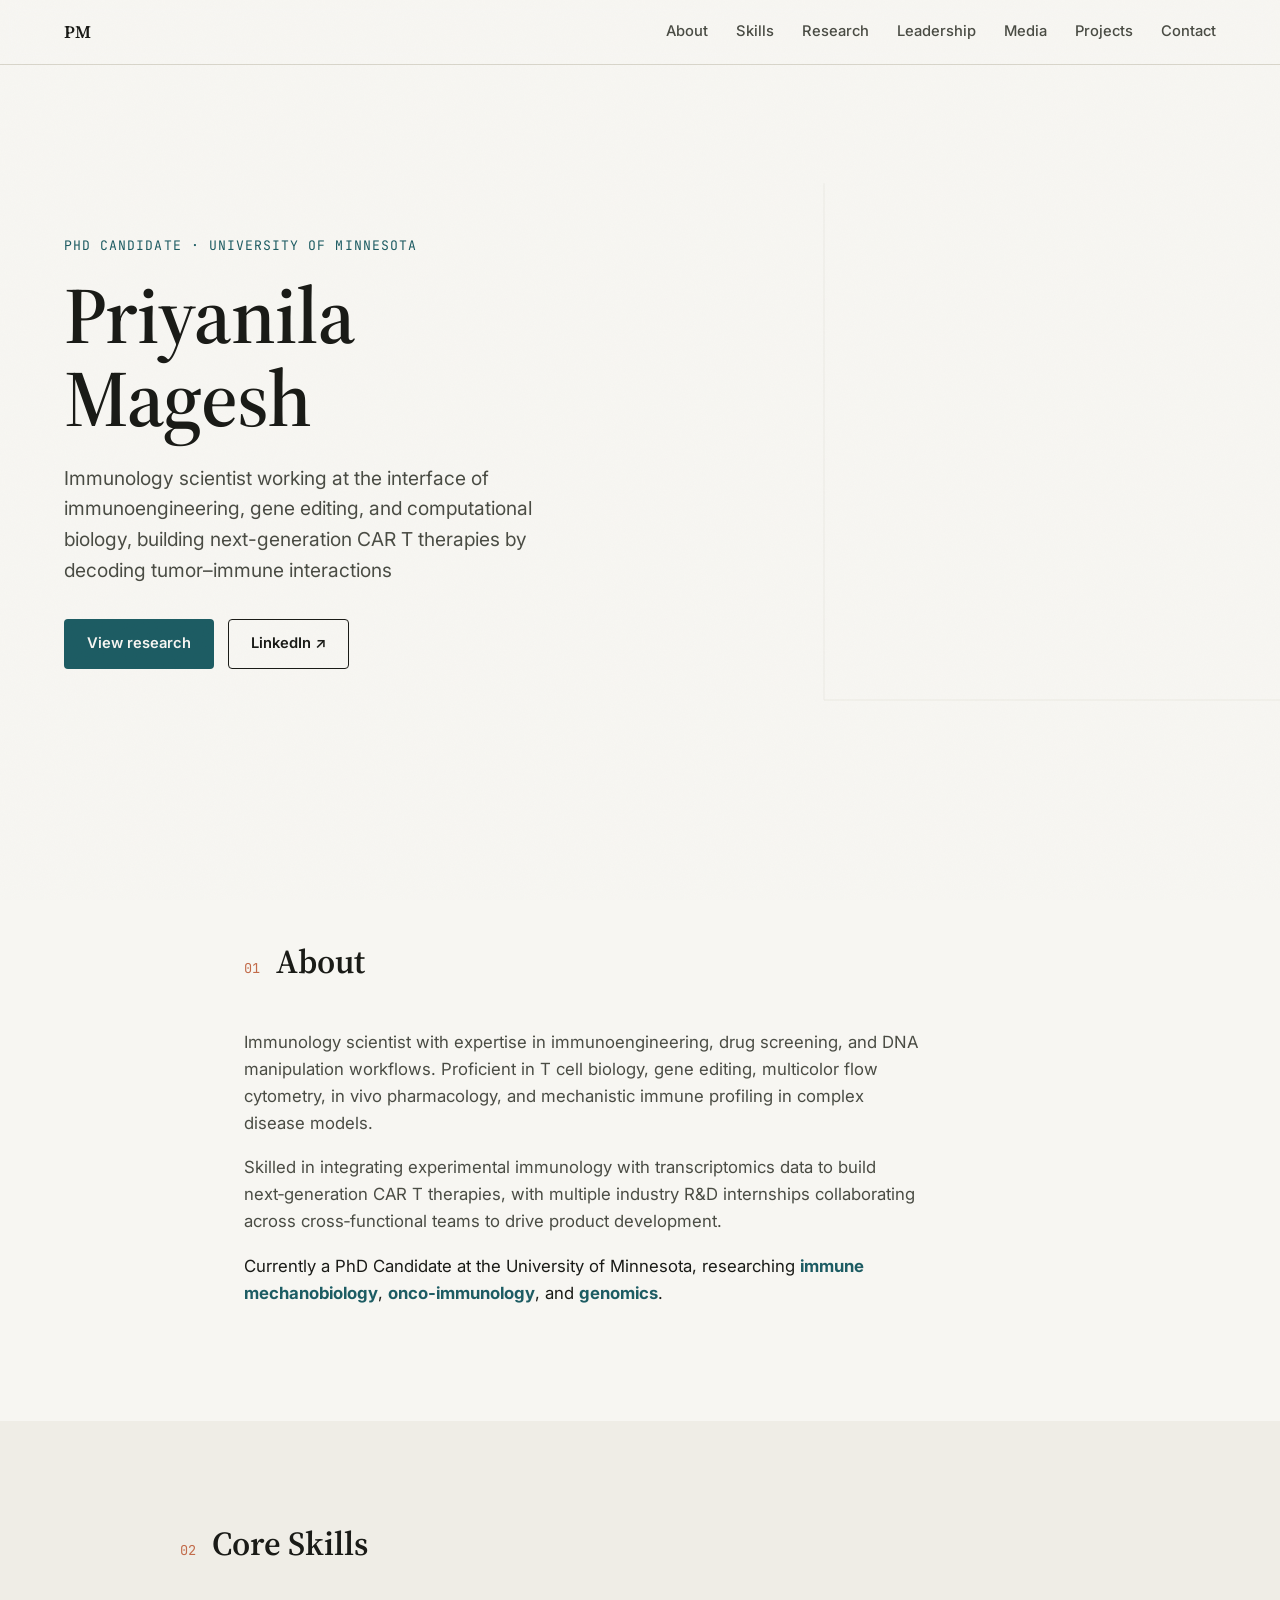
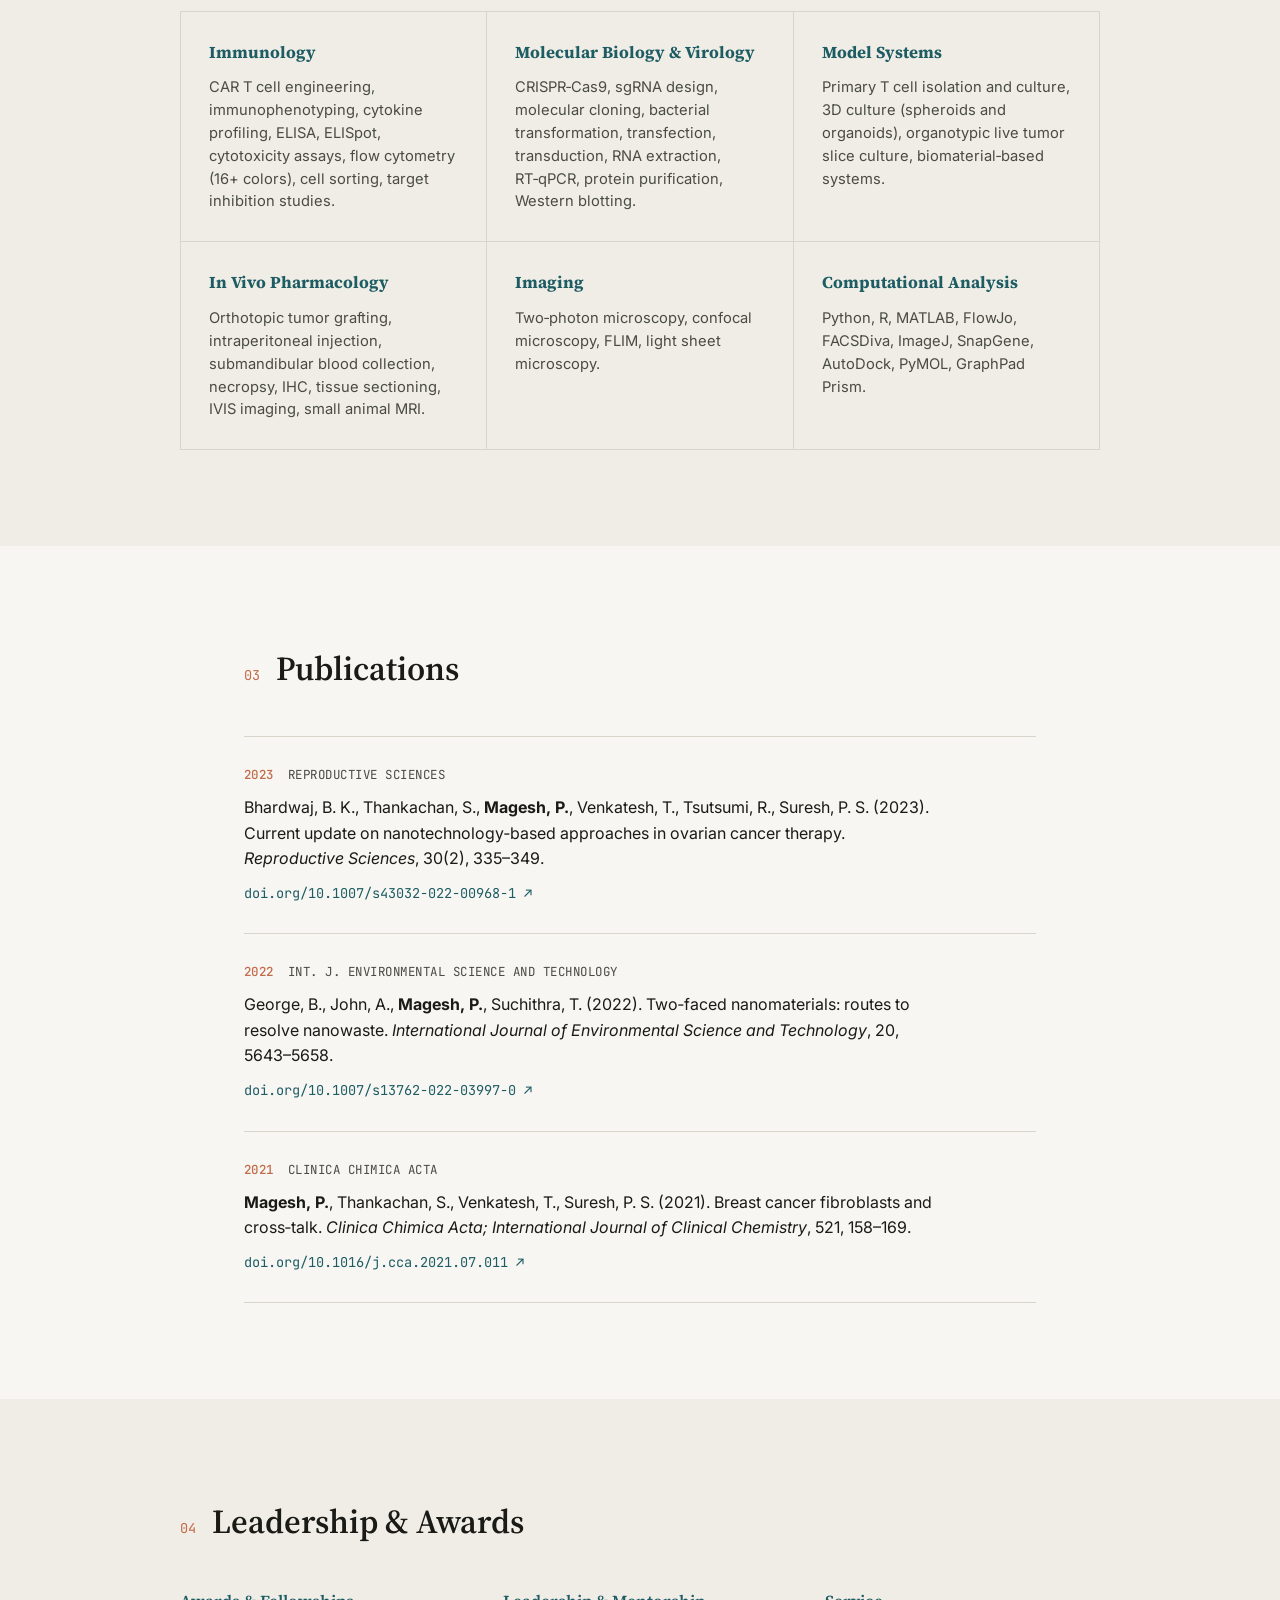
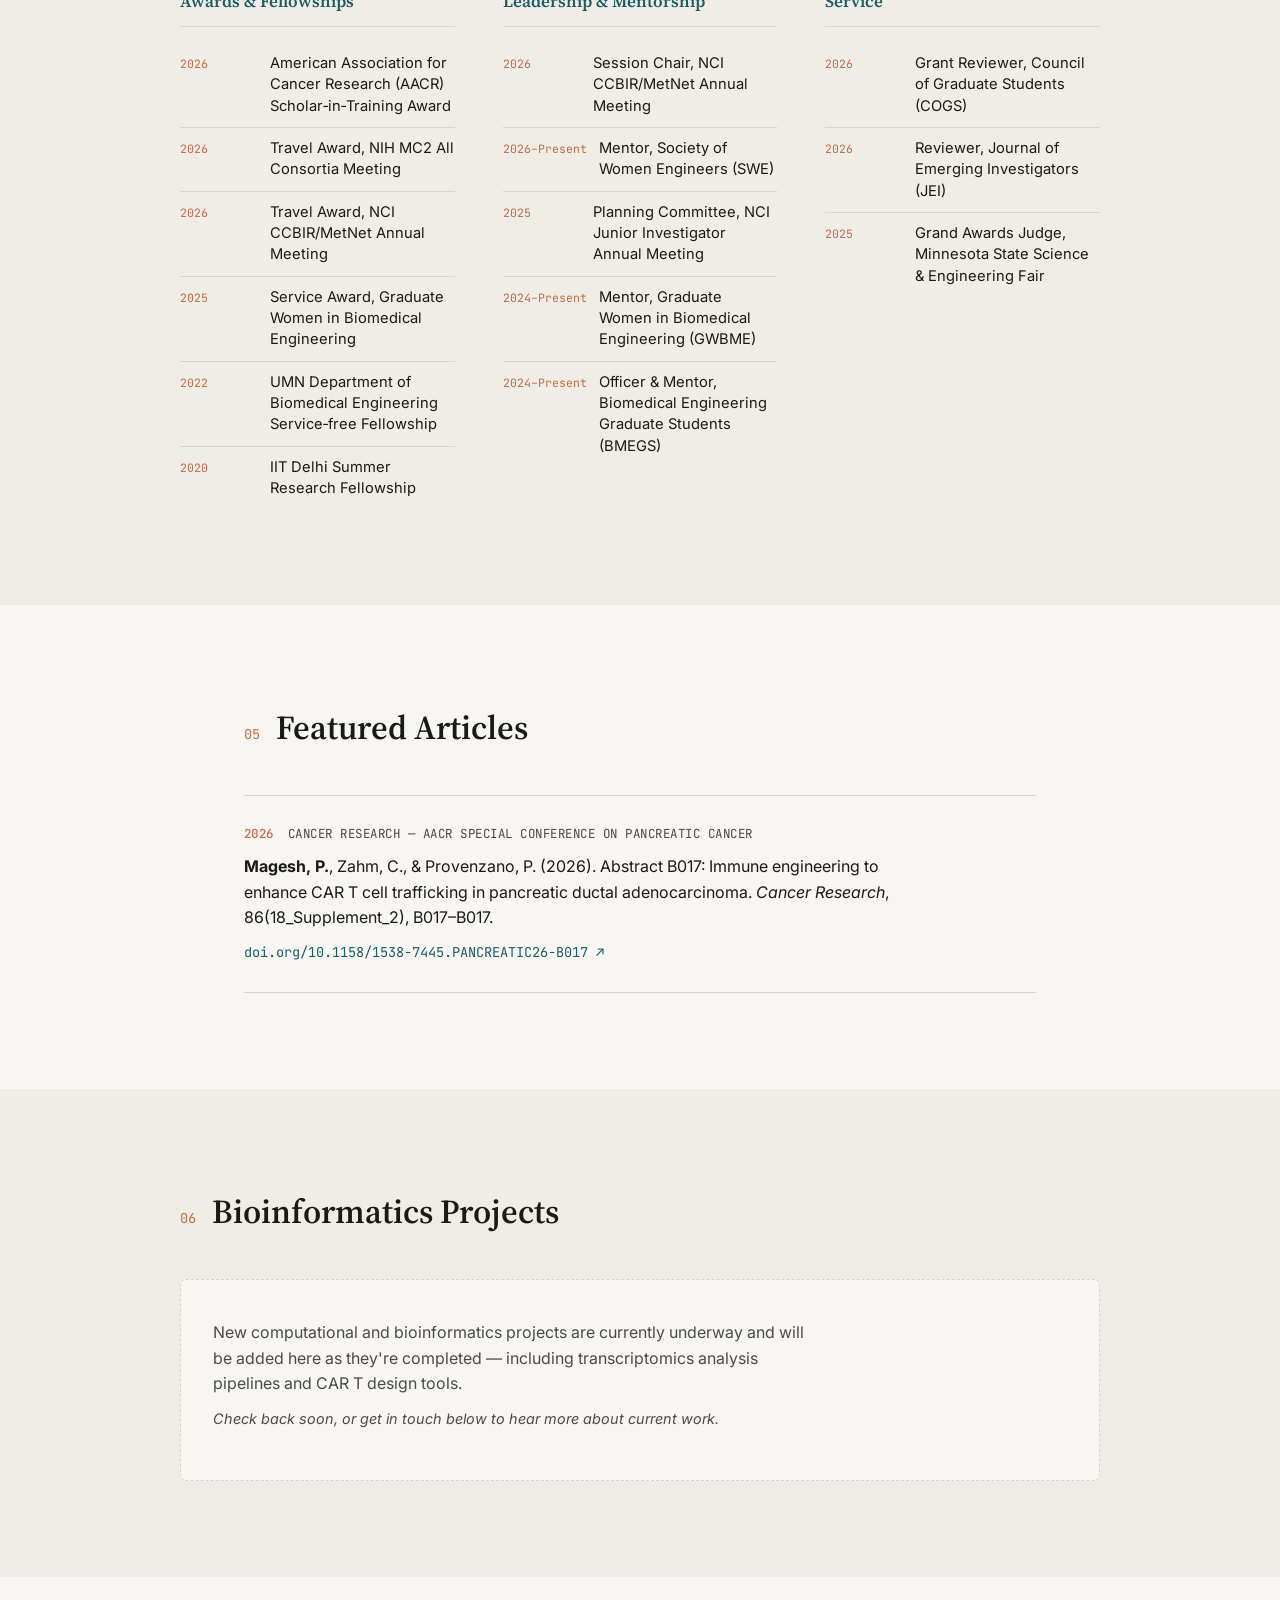
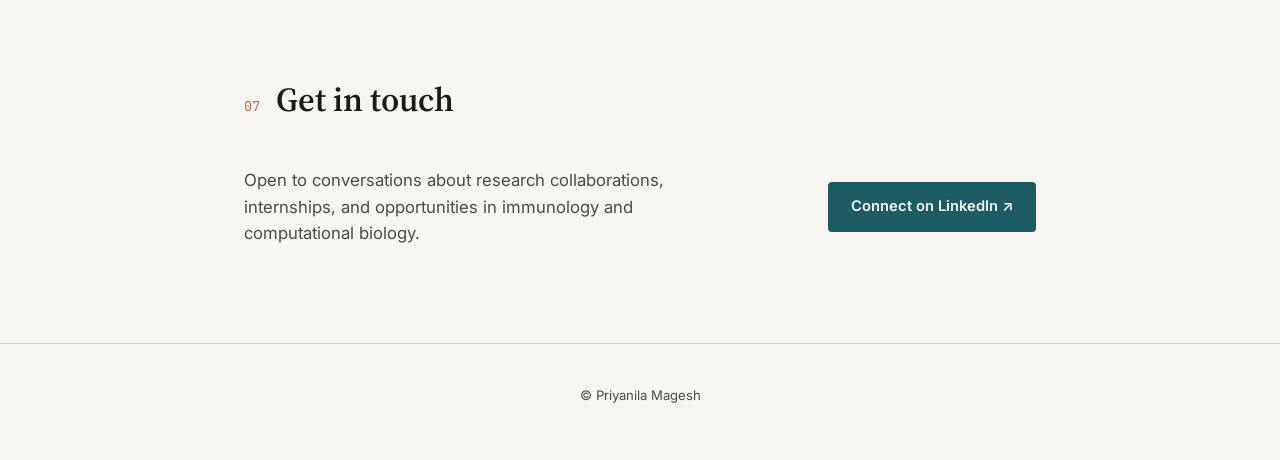
==== commit 1b542a62: "Fix typo in hero tagline in index.html" ====
--- a/index.html
+++ b/index.html
@@ -42,7 +42,7 @@
     <div class="hero__content">
       <p class="hero__eyebrow">PhD Candidate · University of Minnesota</p>
       <h1 class="hero__name">Priyanila<br>Magesh</h1>
-      <p class="hero__tagline">Immunology scientist working at the interface of immunoengineering, gene editing, and computational biology, building next-generation CAR T therapies by decoding tumor–immune interactions&nbsp;T therapies.</p>
+      <p class="hero__tagline">Immunology scientist working at the interface of immunoengineering, gene editing, and computational biology, building next-generation CAR T therapies by decoding tumor–immune interactions&nbsp;</p>
       <div class="hero__links">
         <a href="#research" class="btn btn--primary">View research</a>
         <a href="https://www.linkedin.com/in/priyanila-magesh" class="btn btn--ghost" target="_blank" rel="noopener">LinkedIn ↗</a>
